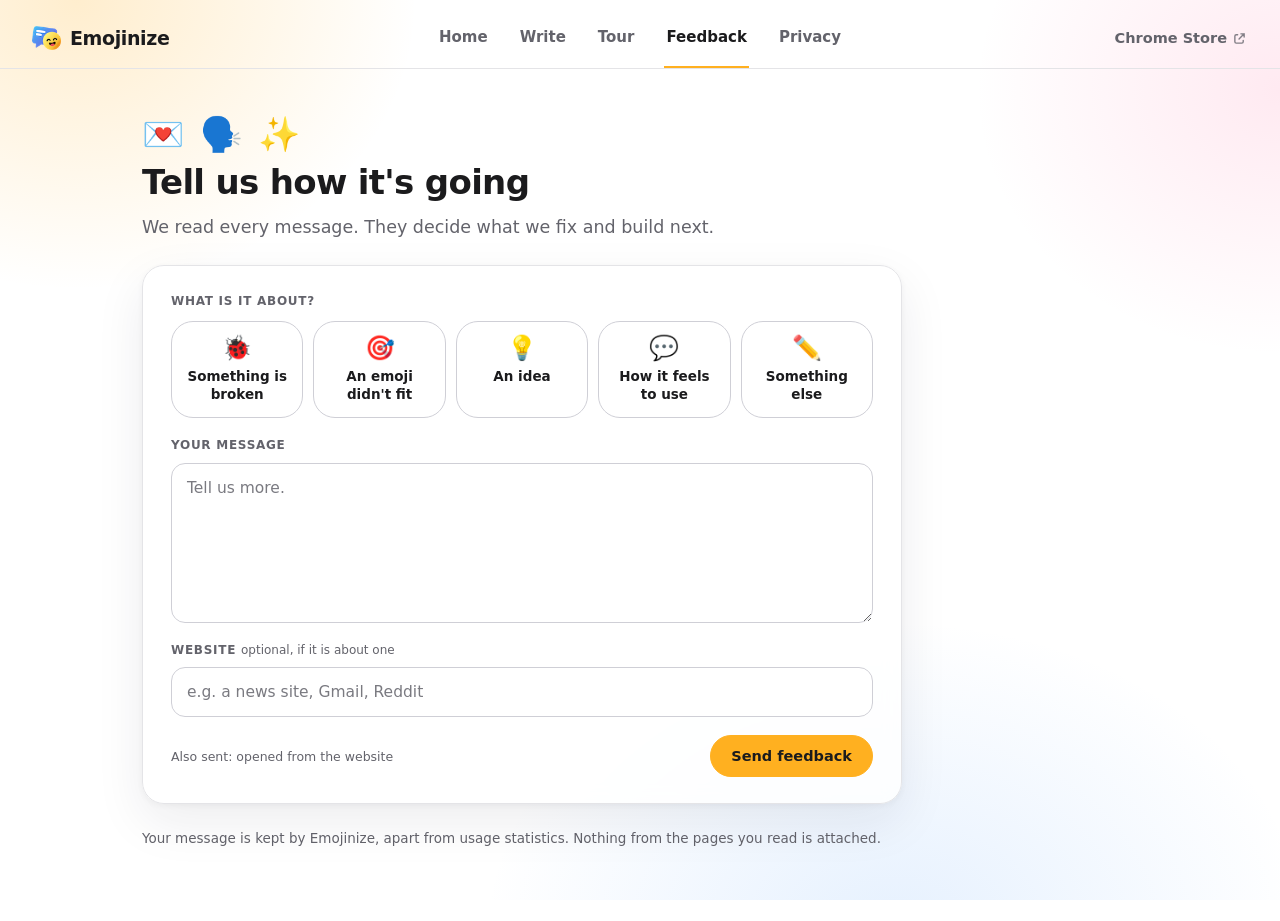
==== feedback/index.html @ 8ad51445 "emojinize.com: Home, Write, Tour, Feedback and Privacy Static pages in the extension's own colours, " ====
<!doctype html>
<html lang="en">
<head>
  <meta charset="utf-8">
  <meta name="viewport" content="width=device-width, initial-scale=1, viewport-fit=cover">
  <title>Feedback · Emojinize</title>
  <meta name="description" content="Tell us how Emojinize is working for you. We read every message.">
  <link rel="canonical" href="https://emojinize.com/feedback/">
  <meta property="og:type" content="website">
  <meta property="og:site_name" content="Emojinize">
  <meta property="og:title" content="Feedback · Emojinize">
  <meta property="og:description" content="Tell us how Emojinize is working for you. We read every message.">
  <meta property="og:url" content="https://emojinize.com/feedback/">
  <meta property="og:image" content="https://emojinize.com/assets/icons/store128.png">
  <meta name="twitter:card" content="summary">
  <meta name="theme-color" content="#ffffff" media="(prefers-color-scheme: light)">
  <meta name="theme-color" content="#19191b" media="(prefers-color-scheme: dark)">
  <link rel="icon" type="image/png" sizes="32x32" href="/assets/icons/icon32.png">
  <link rel="icon" type="image/png" sizes="16x16" href="/assets/icons/icon16.png">
  <link rel="apple-touch-icon" href="/assets/icons/store128.png">
  <link rel="stylesheet" href="/assets/site.css">
  <script>document.documentElement.classList.add("js");</script>
  <script src="/assets/config.js" defer></script>
  <script src="/assets/site.js" defer></script>
  <script src="/assets/feedback.js" defer></script>
</head>
<body>
  <header class="snav" data-emojinize="ui">
    <a class="slogo" href="/"><img src="/assets/icons/mark40.png" srcset="/assets/icons/mark60.png 2x, /assets/icons/mark90.png 3x" width="29" height="24" alt="">Emojinize</a>
    <nav class="links" aria-label="Site">
      <a href="/">Home</a>
      <a href="/write/">Write</a>
      <a href="/tour/">Tour</a>
      <a href="/feedback/" aria-current="page">Feedback</a>
      <a href="/privacy/">Privacy</a>
    </nav>
    <a class="storelink" href="https://chromewebstore.google.com/detail/cbofieekacidabdkojipfaokcahhbplm" data-store="nav">Chrome Store<svg width="13" height="13" viewBox="0 0 14 14" fill="none" stroke="currentColor" stroke-width="1.5" stroke-linecap="round" stroke-linejoin="round" aria-hidden="true"><path d="M5 3H3.5A1.5 1.5 0 0 0 2 4.5v6A1.5 1.5 0 0 0 3.5 12h6a1.5 1.5 0 0 0 1.5-1.5V9"/><path d="M8.5 2H12v3.5M12 2L6.5 7.5"/></svg></a>
  </header>

  <main class="pg pg-feedback" data-emojinize="ui">
    <div class="whead">
      <div class="deco" aria-hidden="true"><span>💌</span><span>🗣️</span><span>✨</span></div>
      <h1 class="disp sm" id="fb-title">Tell us how it's going</h1>
      <p class="lede" id="fb-lede">We read every message. They decide what we fix and build next.</p>
    </div>

    <form class="scard fcard" id="fb" novalidate>
      <fieldset>
        <legend class="label">What is it about?</legend>
        <div class="ftiles">
          <label class="tile"><input type="radio" name="topic" value="broken"><span class="e" aria-hidden="true">🐞</span>Something is broken</label>
          <label class="tile"><input type="radio" name="topic" value="quality"><span class="e" aria-hidden="true">🎯</span>An emoji didn't fit</label>
          <label class="tile"><input type="radio" name="topic" value="idea"><span class="e" aria-hidden="true">💡</span>An idea</label>
          <label class="tile"><input type="radio" name="topic" value="experience"><span class="e" aria-hidden="true">💬</span>How it feels to use</label>
          <label class="tile"><input type="radio" name="topic" value="other"><span class="e" aria-hidden="true">✏️</span>Something else</label>
        </div>
      </fieldset>
      <div class="fld">
        <label class="label" for="msg">Your message</label>
        <textarea class="field" id="msg" name="message" rows="5" maxlength="5000" placeholder="Tell us more."></textarea>
      </div>
      <div class="fld">
        <label class="label" for="website">Website <span class="optnote">optional, if it is about one</span></label>
        <input class="field" id="website" name="website" type="text" maxlength="200" autocomplete="off" placeholder="e.g. a news site, Gmail, Reddit">
      </div>
      <!-- People never see or reach this; a bot that fills it in is told
           its message went through, and nothing is kept. -->
      <div class="trap" aria-hidden="true">
        <label for="company">Company</label>
        <input id="company" name="company" type="text" tabindex="-1" autocomplete="off">
      </div>
      <div id="turnstile"></div>
      <div class="wrow">
        <span class="also" id="also">Also sent: opened from the website</span>
        <button class="sbtn primary" id="send" type="submit">Send feedback</button>
      </div>
      <p class="note" id="fb-status" role="status" aria-live="polite"></p>
    </form>

    <section class="scard thanks" id="thanks" hidden aria-labelledby="thanks-h">
      <div class="deco" aria-hidden="true"><span>🫶</span><span>💌</span><span>✨</span></div>
      <h2 class="disp sm" id="thanks-h" tabindex="-1">Thank you</h2>
      <p class="lede">Your message reached us. We read every one.</p>
      <a class="sbtn" href="/">Back to Home</a>
    </section>

    <!-- Until the feedback Worker is live (config.js FEEDBACK_ENDPOINT). -->
    <section class="scard thanks" id="fb-tally" hidden aria-labelledby="tally-h">
      <h2 class="label" id="tally-h">Our feedback form</h2>
      <p class="lede">Our own form opens here soon. Until then, the form we have used so far takes your message, with the same topics.</p>
      <a class="sbtn primary" id="fb-tally-link" href="https://tally.so/r/44gJXB?source=site&amp;env=prod">Open the feedback form</a>
    </section>

    <p class="note after" id="fb-after">Your message is kept by Emojinize, apart from usage statistics. Nothing from the pages you read is attached.</p>
  </main>
</body>
</html>
---- assets/site.css ----
/*
 * emojinize.com: one stylesheet for every page.
 *
 * The colours are the extension's own (popup.html, write.html, welcome.html in
 * emojinize-web-extension), so the site, the popup and the in-page card read
 * as one product. The look was chosen in the style explorer on 2026-11-03:
 * underlined tabs centred in the top bar, soft glows, solid amber main button,
 * round corners, system headings, the tour's floating emoji trio, samples
 * On top, no footer.
 */

:root {
  color-scheme: light dark;
  --bg: #ffffff;
  --fg: #1b1b1d;
  --muted: #63636b;
  --border: #e4e4e7;
  --edge: #cfcfd6;
  --sunken: #f2f2f4;
  --card: rgba(255, 255, 255, 0.8);
  --accent: #ffb020;
  /* Text on the amber: always ink, in both themes, like the tour's Next. */
  --accent-ink: #1b1b1d;
  --tint: #fff1cf;
  --tint-edge: #efc45e;
  --focus: #a86500;
  --ok: #2ea043;
  --bad: #d1242f;
  --warn: #d99b1c;
  --line: #8e8e96;
  --seg-on: #ffffff;
  /* content.css's toggle highlight. */
  --hl: rgba(255, 176, 64, 0.22);
  --hl-hover: rgba(255, 176, 64, 0.42);
  --sel: rgba(96, 165, 250, 0.3);
  --glow-amber: rgba(255, 176, 32, 0.22);
  --glow-pink: rgba(255, 122, 168, 0.16);
  --glow-sky: rgba(96, 165, 250, 0.16);
  --shadow: 0 18px 50px rgba(30, 30, 50, 0.08), 0 2px 8px rgba(30, 30, 50, 0.05);

  --body: system-ui, -apple-system, "Segoe UI", Roboto, sans-serif;
  --emoji: "Apple Color Emoji", "Segoe UI Emoji", "Noto Color Emoji", sans-serif;
  --dw: 650;
  --dls: -0.02em;

  --r-btn: 999px;
  --r-card: 22px;
  --r-field: 14px;
}

@media (prefers-color-scheme: dark) {
  :root {
    --bg: #19191b;
    --fg: #f1f1f2;
    --muted: #a1a1a8;
    --border: #3a3a40;
    --edge: #4b4b53;
    --sunken: #2c2c31;
    --card: rgba(33, 33, 36, 0.8);
    --tint: #3b2f12;
    --tint-edge: #8a6a1e;
    --focus: #ffb020;
    --ok: #3fb950;
    --bad: #ff6b6b;
    --line: #75757d;
    --seg-on: #3a3a40;
    --hl: rgba(255, 176, 64, 0.2);
    --hl-hover: rgba(255, 176, 64, 0.38);
    --sel: rgba(96, 165, 250, 0.32);
    --glow-amber: rgba(255, 176, 32, 0.14);
    --glow-pink: rgba(255, 122, 168, 0.1);
    --glow-sky: rgba(96, 165, 250, 0.12);
    --shadow: 0 18px 50px rgba(0, 0, 0, 0.45), 0 2px 8px rgba(0, 0, 0, 0.3);
  }
}

* {
  box-sizing: border-box;
}

html {
  min-height: 100%;
  -webkit-text-size-adjust: 100%;
}

body {
  min-height: 100vh;
  margin: 0;
  display: flex;
  flex-direction: column;
  color: var(--fg);
  font: 15px/1.55 var(--body);
  background:
    radial-gradient(38% 46% at 6% 0%, var(--glow-amber), transparent 70%),
    radial-gradient(34% 42% at 100% 10%, var(--glow-pink), transparent 70%),
    radial-gradient(46% 50% at 70% 104%, var(--glow-sky), transparent 70%),
    var(--bg);
  background-attachment: fixed;
}

img {
  max-width: 100%;
}

a {
  color: inherit;
}

button,
input,
textarea,
select {
  font: inherit;
  color: inherit;
}

:focus-visible {
  outline: 2px solid var(--focus);
  outline-offset: 2px;
}

[hidden] {
  display: none !important;
}

/* The feedback form's field for bots: out of sight, out of the tab order. */
.trap {
  position: absolute;
  left: -10000px;
  width: 1px;
  height: 1px;
  overflow: hidden;
}

.sr-only {
  position: absolute;
  width: 1px;
  height: 1px;
  padding: 0;
  margin: -1px;
  overflow: hidden;
  clip: rect(0, 0, 0, 0);
  white-space: nowrap;
  border: 0;
}

kbd {
  font: 600 12px/1 var(--body);
  padding: 3px 6px;
  border: 1px solid var(--edge);
  border-bottom-width: 2px;
  border-radius: 6px;
  background: var(--bg);
}

/* ---------- top bar: logo left, tabs centred, store link right ---------- */

.snav {
  display: grid;
  grid-template-columns: minmax(0, 1fr) auto minmax(0, 1fr);
  /* Bottom-aligned, so the open tab's underline lands on the bar's border;
     the bottom paddings below put all three on one centre line. */
  align-items: end;
  gap: 16px;
  padding: 16px max(32px, env(safe-area-inset-right, 0px)) 0 max(32px, env(safe-area-inset-left, 0px));
  border-bottom: 1px solid var(--border);
}

.slogo {
  justify-self: start;
  display: inline-flex;
  align-items: center;
  gap: 9px;
  padding-bottom: 18px;
  font: var(--dw) 19px/1 var(--body);
  letter-spacing: var(--dls);
  text-decoration: none;
  color: var(--fg);
}

.slogo img {
  display: block;
}

.links {
  justify-self: center;
  display: flex;
  justify-content: center;
  min-width: 0;
}

/* The tab's underline sits on the bar's bottom border. */
.links a {
  margin: 0 14px;
  padding: 10px 2px 19px;
  color: var(--muted);
  font-weight: 550;
  font-size: 15px;
  text-decoration: none;
  white-space: nowrap;
  box-shadow: inset 0 -2px 0 transparent;
}

.links a:hover,
.links a[aria-current="page"] {
  color: var(--fg);
}

.links a[aria-current="page"] {
  box-shadow: inset 0 -2px 0 var(--accent);
}

.storelink {
  justify-self: end;
  display: inline-flex;
  align-items: center;
  gap: 6px;
  padding: 8px 2px 19px;
  color: var(--muted);
  font-weight: 550;
  font-size: 14.5px;
  text-decoration: none;
  white-space: nowrap;
}

.storelink:hover {
  color: var(--fg);
}

.storelink svg {
  flex: none;
  opacity: 0.8;
}

/* ---------- page shell ---------- */

.pg {
  flex: 1;
  width: 100%;
  max-width: 1060px;
  margin: 0 auto;
  padding-block: 48px 72px;
  padding-left: max(32px, env(safe-area-inset-left, 0px));
  padding-right: max(32px, env(safe-area-inset-right, 0px));
  display: flex;
  flex-direction: column;
  gap: 24px;
}

.scard {
  padding: 26px 28px;
  border: 1px solid var(--border);
  border-radius: var(--r-card);
  background: var(--card);
  box-shadow: var(--shadow);
  backdrop-filter: blur(8px);
  -webkit-backdrop-filter: blur(8px);
}

.disp {
  margin: 0;
  font: var(--dw) 46px/1.08 var(--body);
  letter-spacing: var(--dls);
  text-wrap: balance;
}

.disp.sm {
  font-size: 34px;
  line-height: 1.15;
}

.lede {
  margin: 0;
  max-width: 58ch;
  color: var(--muted);
  font-size: 17.5px;
  line-height: 1.55;
  text-wrap: pretty;
}

.cap {
  margin: 0;
  color: var(--muted);
  font-size: 13px;
}

.note {
  margin: 0;
  color: var(--muted);
  font-size: 13.5px;
  text-wrap: pretty;
}

.note.bad {
  color: var(--bad);
}

.note:empty,
#turnstile:empty {
  display: none;
}

.label {
  margin: 0;
  color: var(--muted);
  font-size: 12px;
  font-weight: 650;
  letter-spacing: 0.06em;
  text-transform: uppercase;
}

.optnote {
  font-weight: 450;
  letter-spacing: 0;
  text-transform: none;
}

.ctl {
  font-weight: 650;
  color: var(--fg);
}

.inl {
  padding: 0;
  border: 0;
  background: none;
  cursor: pointer;
  text-decoration: underline;
  text-decoration-color: var(--tint-edge);
  text-decoration-thickness: 2px;
  text-underline-offset: 3px;
}

.whead {
  display: flex;
  flex-direction: column;
  gap: 12px;
  max-width: 680px;
}

/* The tour's three emoji, each bobbing on its own beat. */
.deco {
  display: flex;
  gap: 16px;
  font: 34px/1 var(--emoji);
  user-select: none;
}

.deco span {
  --lean: -4deg;
  --lift: -6px;
  display: inline-block;
  animation: float 5s ease-in-out infinite;
}

.deco span:nth-child(2) {
  --lean: 3deg;
  --lift: -8px;
  animation-duration: 5.8s;
  animation-delay: -1.6s;
}

.deco span:nth-child(3) {
  --lean: -2deg;
  --lift: -5px;
  animation-duration: 4.6s;
  animation-delay: -3.1s;
}

@keyframes float {
  50% {
    transform: translateY(var(--lift)) rotate(var(--lean));
  }
}

/* ---------- buttons ---------- */

.sbtn {
  display: inline-flex;
  align-items: center;
  justify-content: center;
  gap: 8px;
  min-height: 42px;
  padding: 0 20px;
  border: 1px solid var(--edge);
  border-radius: var(--r-btn);
  background: var(--bg);
  color: var(--fg);
  font-weight: 600;
  font-size: 14.5px;
  line-height: 1;
  text-decoration: none;
  white-space: nowrap;
  cursor: pointer;
  transition: background-color 0.12s ease, border-color 0.12s ease, transform 0.06s ease, filter 0.12s ease;
}

.sbtn:hover:not(:disabled):not([aria-disabled="true"]) {
  background: var(--sunken);
}

.sbtn:active:not(:disabled):not([aria-disabled="true"]) {
  transform: translateY(0.5px);
}

.sbtn:disabled,
.sbtn[aria-disabled="true"] {
  opacity: 0.55;
  cursor: default;
}

.sbtn.lg {
  min-height: 52px;
  padding: 0 26px;
  font-size: 16px;
}

.sbtn.sm {
  min-height: 34px;
  padding: 0 14px;
  font-size: 13px;
}

.sbtn.ghost {
  background: transparent;
}

.sbtn.link {
  padding-inline: 8px;
  border-color: transparent;
  background: transparent;
}

.sbtn.link:hover:not(:disabled) {
  background: transparent;
  text-decoration: underline;
  text-underline-offset: 4px;
}

.sbtn.primary {
  border-color: var(--accent);
  background: var(--accent);
  color: var(--accent-ink);
}

.sbtn.primary:hover:not(:disabled):not([aria-disabled="true"]) {
  background: var(--accent);
  filter: brightness(1.06);
}

.seg {
  display: inline-flex;
  gap: 2px;
  padding: 2px;
  border-radius: var(--r-btn);
  background: var(--sunken);
}

.seg button {
  padding: 7px 12px;
  border: 0;
  border-radius: var(--r-btn);
  background: none;
  color: var(--muted);
  font-weight: 550;
  font-size: 12.5px;
  line-height: 1;
  cursor: pointer;
}

.seg button[aria-checked="true"] {
  background: var(--seg-on);
  color: var(--fg);
  box-shadow: 0 1px 2px rgba(0, 0, 0, 0.14);
}

/* ---------- annotated text: On top and Toggle, as content.css draws them ---------- */

.an {
  margin: 0;
  overflow-wrap: break-word;
}

.an .w {
  position: relative;
  display: inline-block;
  line-height: 1.3;
  white-space: nowrap;
}

.an .g {
  position: absolute;
  left: 50%;
  font-family: var(--emoji);
  font-style: normal;
  font-weight: 400;
  letter-spacing: 0;
  line-height: 1;
  white-space: nowrap;
  pointer-events: none;
}

.an[data-mode="ontop"] {
  line-height: 2.4;
}

.an[data-mode="ontop"] .g {
  bottom: 100%;
  font-size: 0.78em;
  transform: translate(-50%, 0);
}

/* Emojis land one after another when the page has JavaScript to run the
   landing; without it they are simply there. */
.js .an[data-mode="ontop"] .g {
  opacity: 0;
  transform: translate(-50%, 0.45em) scale(0.45);
  transition: opacity 0.3s ease, transform 0.5s cubic-bezier(0.2, 1.5, 0.35, 1);
  transition-delay: calc(min(var(--i, 0), 16) * 60ms);
}

.js .an[data-mode="ontop"].on .g,
.js .an[data-mode="ontop"] .w.got .g {
  opacity: 1;
  transform: translate(-50%, 0) scale(1);
}

.an[data-mode="toggle"] {
  line-height: 1.8;
}

.an[data-mode="toggle"] .w {
  border-radius: 4px;
  background: var(--hl);
  box-shadow: 0 0 0 2px var(--hl);
  cursor: pointer;
}

.js .an[data-mode="toggle"] .w {
  background: transparent;
  box-shadow: 0 0 0 2px transparent;
  transition: background-color 0.3s ease, box-shadow 0.3s ease;
  transition-delay: calc(min(var(--i, 0), 16) * 60ms);
}

.js .an[data-mode="toggle"].on .w,
.js .an[data-mode="toggle"] .w.got {
  background: var(--hl);
  box-shadow: 0 0 0 2px var(--hl);
}

.an[data-mode="toggle"] .w:hover {
  background: var(--hl-hover) !important;
  box-shadow: 0 0 0 2px var(--hl-hover) !important;
  transition-delay: 0s;
}

.an[data-mode="toggle"] .g {
  top: 50%;
  font-size: 1em;
  opacity: 0;
  transform: translate(-50%, -50%);
}

.an[data-mode="toggle"] .w:hover .g,
.an[data-mode="toggle"] .w.show .g {
  opacity: 1;
}

.an[data-mode="toggle"] .w:hover .t,
.an[data-mode="toggle"] .w.show .t {
  color: transparent;
}

/* ---------- home ---------- */

.pg-home {
  justify-content: center;
}

.hero {
  display: grid;
  grid-template-columns: minmax(0, 1.05fr) minmax(0, 1fr);
  gap: 44px;
  align-items: center;
}

.copy {
  display: flex;
  flex-direction: column;
  gap: 18px;
  min-width: 0;
}

.act {
  display: flex;
  flex-direction: column;
  gap: 12px;
}

.cta {
  display: flex;
  flex-wrap: wrap;
  align-items: center;
  gap: 10px;
}

.inst-big {
  display: inline-flex;
  align-items: center;
  gap: 8px;
  min-height: 52px;
  padding: 0 20px;
  border-radius: var(--r-btn);
  background: var(--sunken);
  font-weight: 600;
}

.inst-big svg {
  flex: none;
  color: var(--ok);
}

.demo {
  display: flex;
  flex-direction: column;
  gap: 14px;
  min-width: 0;
}

.demo-head {
  display: flex;
  flex-wrap: wrap;
  align-items: center;
  gap: 10px;
}

.demo-head .label {
  margin-right: auto;
}

.demo-body {
  display: flex;
  flex-direction: column;
  gap: 10px;
}

.demo-body p.an {
  font-size: 16.5px;
}

.story-t {
  font: var(--dw) 23px/1.2 var(--body);
  letter-spacing: var(--dls);
}

/* ---------- write ---------- */

.wcard {
  display: flex;
  flex-direction: column;
  gap: 14px;
  max-width: 820px;
}

.rhead {
  display: flex;
  flex-wrap: wrap;
  align-items: center;
  gap: 10px;
  min-height: 34px;
}

.copies {
  display: flex;
  flex-wrap: wrap;
  gap: 8px;
  margin-left: auto;
}

.copies svg {
  flex: none;
}

.field {
  width: 100%;
  padding: 12px 15px;
  border: 1px solid var(--edge);
  border-radius: var(--r-field);
  background: var(--bg);
  color: var(--fg);
  font: 15.5px/1.55 var(--body);
}

.field::placeholder {
  color: var(--muted);
  opacity: 0.85;
}

textarea.field {
  min-height: 160px;
  resize: vertical;
}

.result {
  min-height: 160px;
  padding: 4px 2px;
  font-size: 17.5px;
  white-space: pre-wrap;
}

.wrow {
  display: flex;
  flex-wrap: wrap;
  align-items: center;
  gap: 10px 12px;
}

.count {
  margin-right: auto;
  color: var(--muted);
  font-size: 13px;
  font-variant-numeric: tabular-nums;
}

.count.over {
  color: var(--bad);
}

/* ---------- tour ---------- */

.banner {
  display: flex;
  flex-wrap: wrap;
  align-items: center;
  gap: 12px 14px;
  padding: 14px 18px;
  border: 1px solid var(--tint-edge);
  border-radius: var(--r-card);
  background: var(--tint);
}

.banner .e {
  font: 26px/1 var(--emoji);
}

.banner div {
  flex: 1;
  min-width: 200px;
}

.ttop {
  display: flex;
  align-items: center;
  justify-content: space-between;
  color: var(--muted);
  font-size: 13.5px;
}

.trail {
  display: grid;
  grid-template-columns: 230px minmax(0, 1fr);
  gap: 28px;
  align-items: start;
}

.tmain {
  display: flex;
  flex-direction: column;
  gap: 20px;
  min-width: 0;
}

.rail {
  display: flex;
  flex-direction: column;
  gap: 4px;
  margin: 0;
  padding: 0;
  list-style: none;
}

.rail button {
  display: flex;
  align-items: center;
  gap: 10px;
  width: 100%;
  padding: 8px 10px;
  border: 0;
  border-radius: var(--r-field);
  background: none;
  color: var(--muted);
  font-weight: 550;
  font-size: 14px;
  line-height: 1.3;
  text-align: left;
  cursor: pointer;
}

.rail button:hover {
  color: var(--fg);
}

.rail button[aria-current="step"] {
  background: var(--sunken);
  color: var(--fg);
}

.rail .n {
  display: grid;
  place-items: center;
  flex: none;
  width: 24px;
  height: 24px;
  border: 1px solid var(--edge);
  border-radius: 50%;
  font-size: 12px;
  font-variant-numeric: tabular-nums;
}

.rail .done .n {
  border-color: var(--accent);
  background: var(--accent);
  color: var(--accent-ink);
}

.tcard {
  display: flex;
  flex-direction: column;
  min-height: 380px;
}

.step-c {
  display: flex;
  flex-direction: column;
  align-items: flex-start;
  gap: 16px;
}

.step-c h1:focus {
  outline: none;
}

.choice {
  display: flex;
  flex-direction: column;
  gap: 10px;
  width: 100%;
}

.tiles {
  display: grid;
  grid-template-columns: repeat(2, minmax(0, 1fr));
  gap: 12px;
  width: 100%;
  max-width: 520px;
}

.tile {
  position: relative;
  display: flex;
  flex-direction: column;
  align-items: center;
  gap: 8px;
  padding: 18px 12px;
  border: 1px solid var(--edge);
  border-radius: var(--r-card);
  background: var(--bg);
  font-weight: 600;
  font-size: 14.5px;
  line-height: 1.3;
  text-align: center;
  cursor: pointer;
}

.tile:hover {
  background: var(--sunken);
}

.tile .e {
  font: 30px/1 var(--emoji);
}

.tile[aria-checked="true"],
.tile:has(input:checked) {
  border-color: var(--tint-edge);
  background: var(--tint);
}

.tile input {
  position: absolute;
  width: 1px;
  height: 1px;
  opacity: 0;
  pointer-events: none;
}

.tile:has(input:focus-visible) {
  outline: 2px solid var(--focus);
  outline-offset: 2px;
}

.howlist {
  display: flex;
  flex-direction: column;
  gap: 8px;
  margin: 0;
  padding-left: 22px;
}

.howlist img {
  vertical-align: -3px;
}

.story {
  display: flex;
  flex-direction: column;
  gap: 8px;
  width: 100%;
  padding: 18px 20px;
  border: 1px solid var(--border);
  border-radius: var(--r-field);
  background: var(--bg);
}

.story p {
  margin: 0;
}

.story p.an {
  font-size: 15.5px;
}

.sel {
  border-radius: 2px;
  background: var(--sel);
  color: inherit;
}

.popcard {
  width: 100%;
  max-width: 480px;
  padding: 14px 16px;
  border: 1px solid var(--border);
  border-radius: var(--r-card);
  background: var(--bg);
  box-shadow: var(--shadow);
}

.popcard .ph {
  display: flex;
  align-items: center;
  gap: 7px;
  margin-bottom: 2px;
  font-weight: 650;
  font-size: 13px;
}

.keys {
  display: flex;
  flex-direction: column;
  gap: 10px;
}

.keys div {
  display: flex;
  align-items: center;
  gap: 14px;
}

.keys .combo {
  display: inline-flex;
  gap: 4px;
  min-width: 150px;
}

.tnav {
  display: flex;
  align-items: center;
  justify-content: space-between;
  gap: 12px;
}

.dots {
  display: flex;
  align-items: center;
  gap: 7px;
}

.dots i {
  width: 7px;
  height: 7px;
  border-radius: 4px;
  background: var(--edge);
  transition: width 0.2s ease;
}

.dots i.cur {
  width: 20px;
  background: var(--accent);
}

/* ---------- feedback ---------- */

.pg-feedback .scard,
.pg-feedback .whead,
.pg-feedback .after {
  width: 100%;
  max-width: 760px;
}

.fcard {
  display: flex;
  flex-direction: column;
  gap: 18px;
}

.fcard fieldset {
  min-width: 0;
  margin: 0;
  padding: 0;
  border: 0;
}

.fcard legend {
  margin-bottom: 10px;
  padding: 0;
}

.fld {
  display: flex;
  flex-direction: column;
  gap: 8px;
}

.ftiles {
  display: grid;
  grid-template-columns: repeat(auto-fill, minmax(128px, 1fr));
  gap: 10px;
}

.ftiles .tile {
  padding: 14px 10px;
  font-size: 13.5px;
}

.ftiles .tile .e {
  font-size: 24px;
}

.also {
  margin-right: auto;
  color: var(--muted);
  font-size: 12.5px;
}

.thanks {
  display: flex;
  flex-direction: column;
  align-items: flex-start;
  gap: 12px;
}

/* ---------- privacy ---------- */

.pg-privacy .whead,
.policy {
  width: 100%;
  max-width: 760px;
}

.policy {
  display: flex;
  flex-direction: column;
  gap: 26px;
}

.policy section > :last-child {
  margin-bottom: 0;
}

.policy h2 {
  margin: 0 0 8px;
  font: var(--dw) 21px/1.25 var(--body);
  letter-spacing: var(--dls);
}

.policy p {
  margin: 0 0 10px;
  text-wrap: pretty;
}

.policy ul {
  display: flex;
  flex-direction: column;
  gap: 4px;
  margin: 4px 0 12px;
  padding-left: 20px;
}

.mail {
  font-weight: 600;
  user-select: all;
}

/* ---------- what the extension draws here (Write and Tour with it installed) ----------
   The extension runs the writer and the tour on this site itself
   (emojinize-web-extension write.js and welcome.js) and builds their markup;
   these are the classes it uses, in this site's look. */

.chip {
  display: inline-flex;
  align-items: center;
  gap: 7px;
  width: fit-content;
  padding: 5px 13px 5px 10px;
  border-radius: 999px;
  background: var(--sunken);
  color: var(--muted);
  font-size: 13px;
}

.chip i {
  flex: none;
  width: 8px;
  height: 8px;
  border-radius: 50%;
  background: var(--line);
}

.chip[data-state="waking"] i {
  background: var(--warn);
  animation: pulse 1.2s ease-in-out infinite;
}

.chip[data-state="down"] i {
  background: var(--bad);
}

.chip[data-ok="true"] {
  color: var(--fg);
}

.chip[data-ok="true"] i {
  background: var(--ok);
}

@keyframes pulse {
  50% {
    opacity: 0.35;
  }
}

.caps {
  display: inline-flex;
  align-items: baseline;
  gap: 3px;
  vertical-align: baseline;
}

.caps .plus {
  color: var(--muted);
  font-size: 11px;
}

#keys {
  color: var(--muted);
  font-size: 12.5px;
}

.count[data-full="true"] {
  color: var(--fg);
  font-weight: 600;
}

.pager {
  display: flex;
  align-items: center;
  justify-content: center;
  gap: 14px;
  color: var(--muted);
  font-size: 13px;
  font-variant-numeric: tabular-nums;
}

#back[data-gone="true"] {
  visibility: hidden;
}

.dots i[data-on="true"] {
  width: 20px;
  background: var(--accent);
}

.dots i[data-done="true"] {
  background: var(--line);
}

/* The tour's step, as welcome.js builds it: on the page, not in a card, its
   own cards inside. */
html[data-emojinize-tour="host"] #step {
  display: flex;
  flex-direction: column;
  justify-content: center;
  gap: 22px;
  min-height: 420px;
  padding: 0;
  border: 0;
  background: none;
  box-shadow: none;
  backdrop-filter: none;
  -webkit-backdrop-filter: none;
}

.pg-tour #step .copy {
  display: flex;
  flex-direction: column;
  gap: 12px;
}

.pg-tour #step .copy h1 {
  margin: 0;
  font: var(--dw) 34px/1.15 var(--body);
  letter-spacing: var(--dls);
  text-wrap: balance;
}

.pg-tour #step .copy h1:focus {
  outline: none;
}

.pg-tour #step .copy p {
  margin: 0;
  max-width: 62ch;
  color: var(--muted);
  font-size: 17px;
  text-wrap: pretty;
}

.pg-tour #step .card {
  padding: 22px 26px;
  border: 1px solid var(--border);
  border-radius: var(--r-card);
  background: var(--card);
  box-shadow: var(--shadow);
  backdrop-filter: blur(8px);
  -webkit-backdrop-filter: blur(8px);
}

.pg-tour #step .note {
  font-size: 14.5px;
}

.pg-tour #step .note strong,
.pg-tour #step .note a {
  color: var(--fg);
  font-weight: 600;
}

.pg-tour #step .row {
  display: flex;
  flex-wrap: wrap;
  align-items: center;
  gap: 12px;
}

/* A control in the Emojinize menu, named in the copy, drawn like one. */
.pg-tour #step .ctl {
  display: inline-block;
  padding: 0 7px;
  border: 1px solid var(--border);
  border-radius: 7px;
  background: var(--card);
  color: var(--fg);
  font-size: 0.92em;
  font-weight: 600;
  line-height: 1.45;
  white-space: nowrap;
}

/* A toolbar icon, drawn inline where the copy names it. */
.pg-tour #step .ico {
  display: inline-block;
  overflow: hidden;
  width: 24px;
  height: 22px;
  margin: 0 1px;
  border: 1px solid var(--border);
  border-radius: 6px;
  background: var(--card);
  color: var(--fg);
  line-height: 20px;
  text-align: center;
  vertical-align: -6px;
}

.pg-tour #step .ico svg,
.pg-tour #step .ico img {
  display: inline-block;
  vertical-align: middle;
}

.pg-tour #step .link {
  padding: 2px;
  border: 0;
  background: none;
  color: var(--fg);
  font-size: inherit;
  text-decoration: underline;
  text-decoration-color: var(--tint-edge);
  text-decoration-thickness: 2px;
  text-underline-offset: 3px;
  cursor: pointer;
}

.pg-tour #step .btn {
  min-height: 40px;
  padding: 0 20px;
  border: 1px solid var(--edge);
  border-radius: var(--r-btn);
  background: var(--bg);
  color: var(--fg);
  font-weight: 600;
  font-size: 14.5px;
  cursor: pointer;
}

.pg-tour #step .btn:hover {
  background: var(--sunken);
}

/* The Automatic choice: two tiles, the chosen one amber with a tick. */
.pg-tour #step .choice {
  display: flex;
  flex-direction: column;
  gap: 12px;
}

.pg-tour #step .choice .lead {
  align-self: center;
  font-size: 19px;
  font-weight: 600;
  text-align: center;
}

.pg-tour #step .choice .note {
  text-align: center;
}

.pg-tour #step .seg {
  display: grid;
  grid-template-columns: repeat(auto-fit, minmax(220px, 1fr));
  gap: 12px;
  padding: 0;
  border-radius: 0;
  background: none;
}

.pg-tour #step .seg button.option {
  position: relative;
  display: flex;
  flex-direction: column;
  align-items: center;
  gap: 8px;
  padding: 18px 18px 16px;
  border: 1px solid var(--border);
  border-radius: var(--r-card);
  background: var(--card);
  box-shadow: none;
  color: var(--fg);
  font-size: 15px;
  line-height: 1.4;
  cursor: pointer;
  transition: border-color 0.2s, background-color 0.2s, box-shadow 0.2s;
}

.pg-tour #step .option:hover {
  border-color: var(--line);
}

.pg-tour #step .option .emoji {
  font: 34px/1 var(--emoji);
}

.pg-tour #step .option .text {
  max-width: 100%;
  font-size: 17px;
  font-weight: 600;
  text-align: center;
}

.pg-tour #step .option .tick {
  position: absolute;
  top: 14px;
  right: 14px;
  width: 22px;
  height: 22px;
  border: 1.5px solid var(--line);
  border-radius: 50%;
}

.pg-tour #step .seg button.option[aria-checked="true"] {
  border-color: var(--accent);
  background: var(--tint);
  box-shadow: 0 0 0 3px var(--glow-amber);
}

.pg-tour #step .option[aria-checked="true"] .tick {
  border-color: var(--accent);
  background: var(--accent)
    url("data:image/svg+xml,%3Csvg xmlns='http://www.w3.org/2000/svg' viewBox='0 0 24 24' fill='none' stroke='%231b1b1d' stroke-width='3' stroke-linecap='round' stroke-linejoin='round'%3E%3Cpath d='M5 12.5l4.5 4.5L19 7.5'/%3E%3C/svg%3E")
    center / 13px no-repeat;
}

/* The sample story, in the serif the tour sets it in. */
.pg-tour #step .story {
  display: block;
}

.pg-tour #step .story h2 {
  margin: 0 0 10px;
  font: 600 24px/1.3 Georgia, "Times New Roman", serif;
}

.pg-tour #step .story p,
.pg-tour #step .hero-sample {
  margin: 0;
  font: 18px/1.65 Georgia, "Times New Roman", serif;
}

.pg-tour #step .story p + p {
  margin-top: 12px;
}

.pg-tour #step .story ::selection,
.pg-tour #step .hero-sample ::selection {
  background: rgba(96, 165, 250, 0.35);
}

.pg-tour #step .steps {
  display: flex;
  flex-direction: column;
  gap: 12px;
  margin: 0;
  padding: 0;
  list-style: none;
  counter-reset: s;
}

.pg-tour #step .steps li {
  display: flex;
  align-items: center;
  gap: 12px;
}

.pg-tour #step .steps li::before {
  content: counter(s);
  counter-increment: s;
  display: grid;
  flex: none;
  place-items: center;
  width: 26px;
  height: 26px;
  border-radius: 50%;
  background: var(--sunken);
  font-size: 13px;
  font-weight: 600;
}

.pg-tour #step .keys {
  display: flex;
  flex-direction: column;
  gap: 10px;
}

.pg-tour #step .key {
  display: flex;
  align-items: center;
  justify-content: space-between;
  gap: 16px;
  padding: 14px 18px;
}

.pg-tour #step kbd {
  min-width: 26px;
  padding: 2px 8px;
  font: 600 13px/1.35 var(--body);
  text-align: center;
  background: var(--sunken);
}

/* ---------- narrow screens ---------- */

@media (max-width: 760px) {
  .snav {
    grid-template-columns: minmax(0, 1fr) auto;
    align-items: center;
    row-gap: 4px;
    padding-top: 12px;
    padding-left: max(16px, env(safe-area-inset-left, 0px));
    padding-right: max(16px, env(safe-area-inset-right, 0px));
  }

  .slogo,
  .storelink {
    padding-block: 6px;
  }

  .links {
    grid-column: 1 / -1;
    grid-row: 2;
    align-self: end;
    justify-self: stretch;
    justify-content: safe center;
    overflow-x: auto;
    scrollbar-width: none;
  }

  .links a {
    margin: 0 9px;
    padding: 8px 2px 12px;
    font-size: 14.5px;
  }

  .pg {
    padding-block: 28px 48px;
    padding-left: max(16px, env(safe-area-inset-left, 0px));
    padding-right: max(16px, env(safe-area-inset-right, 0px));
    gap: 20px;
  }

  .hero,
  .trail {
    grid-template-columns: minmax(0, 1fr);
    gap: 28px;
  }

  .disp {
    font-size: 36px;
  }

  .disp.sm {
    font-size: 28px;
  }

  .lede {
    font-size: 16px;
  }

  .scard {
    padding: 18px;
  }

  .rail {
    flex-direction: row;
    overflow-x: auto;
  }

  .rail button {
    width: auto;
  }

  .rail .t {
    display: none;
  }

  .tcard {
    min-height: 0;
  }

  .copies {
    margin-left: 0;
  }
}

@media (prefers-reduced-motion: reduce) {
  .deco span {
    animation: none;
  }

  .js .an .g,
  .js .an .w,
  .dots i {
    transition: none !important;
  }
}
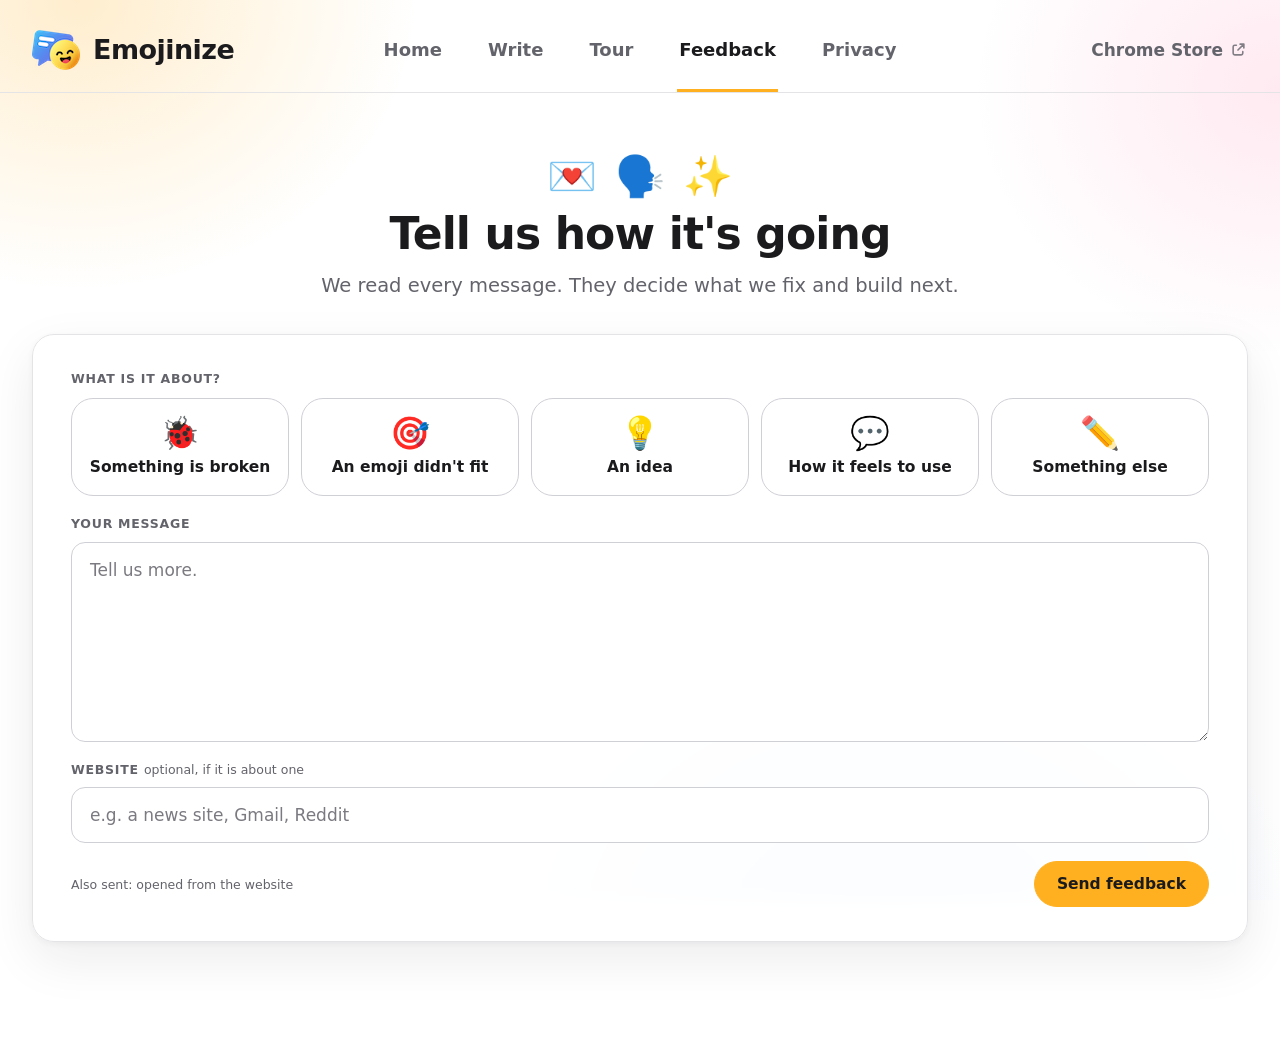
==== commit c9e976a6: "Wider layout, amber marks, and a tour preview that works From 1,100px wide, the layout chosen in the" ====
--- a/feedback/index.html
+++ b/feedback/index.html
@@ -26,7 +26,7 @@
 </head>
 <body>
   <header class="snav" data-emojinize="ui">
-    <a class="slogo" href="/"><img src="/assets/icons/mark40.png" srcset="/assets/icons/mark60.png 2x, /assets/icons/mark90.png 3x" width="29" height="24" alt="">Emojinize</a>
+    <a class="slogo" href="/"><img src="/assets/icons/mark40.png" srcset="/assets/icons/mark40.png 48w, /assets/icons/mark60.png 72w, /assets/icons/mark80.png 96w, /assets/icons/mark120.png 144w" sizes="(min-width: 1100px) 48px, 29px" width="29" height="24" alt="">Emojinize</a>
     <nav class="links" aria-label="Site">
       <a href="/">Home</a>
       <a href="/write/">Write</a>
@@ -90,8 +90,6 @@
       <p class="lede">Our own form opens here soon. Until then, the form we have used so far takes your message, with the same topics.</p>
       <a class="sbtn primary" id="fb-tally-link" href="https://tally.so/r/44gJXB?source=site&amp;env=prod">Open the feedback form</a>
     </section>
-
-    <p class="note after" id="fb-after">Your message is kept by Emojinize, apart from usage statistics. Nothing from the pages you read is attached.</p>
   </main>
 </body>
 </html>
--- a/assets/site.css
+++ b/assets/site.css
@@ -6,7 +6,9 @@
  * as one product. The look was chosen in the style explorer on 2026-11-03:
  * underlined tabs centred in the top bar, soft glows, solid amber main button,
  * round corners, system headings, the tour's floating emoji trio, samples
- * On top, no footer.
+ * On top, no footer. The layout for wide screens was chosen in the layout
+ * explorer the same day (see "wide screens" below); phones and windows under
+ * 1,100px keep the sizes before it.
  */
 
 :root {
@@ -331,11 +333,16 @@
   text-underline-offset: 3px;
 }
 
+/* A page's title, centred over what it holds (Write, Feedback, Privacy). */
 .whead {
   display: flex;
   flex-direction: column;
+  align-items: center;
   gap: 12px;
+  width: 100%;
   max-width: 680px;
+  margin-inline: auto;
+  text-align: center;
 }
 
 /* The tour's three emoji, each bobbing on its own beat. */
@@ -481,11 +488,39 @@
   overflow-wrap: break-word;
 }
 
+/* A phrase is an inline-block, so its row is placed from its own box: as an
+   inline, Chrome can start it at the end of the line above, and its row
+   lands off its words. site.js glue() keeps the comma after it on its line
+   (.nb), which an inline-block alone would let go to the next. */
+.an .nb {
+  white-space: nowrap;
+}
+
 .an .w {
+  --mark: var(--hl);
   position: relative;
   display: inline-block;
-  line-height: 1.3;
+  line-height: 1.2;
   white-space: nowrap;
+  /* Every marked word or phrase is tinted, in both modes, as content.css
+     tints it in the page: a background plus same-colour shadows 0.09em above
+     and below and only 0.03em to the sides, so a phrase reads as one and two
+     neighbouring spans stay apart. */
+  border-radius: 3px;
+  background: var(--mark);
+  box-shadow: 0 0.09em 0 0.03em var(--mark), 0 -0.09em 0 0.03em var(--mark);
+}
+
+/* With JavaScript, the tint arrives with the word's emoji. */
+.js .an .w {
+  --mark: transparent;
+  transition: background-color 0.3s ease, box-shadow 0.3s ease;
+  transition-delay: calc(min(var(--i, 0), 16) * 60ms);
+}
+
+.js .an.on .w,
+.js .an .w.got {
+  --mark: var(--hl);
 }
 
 .an .g {
@@ -504,10 +539,13 @@
   line-height: 2.4;
 }
 
+/* --fit: the size site.js fit() gives the rows of a line, so neighbours keep
+   apart; drawn smaller about the row's foot. */
 .an[data-mode="ontop"] .g {
-  bottom: 100%;
+  bottom: calc(100% + 0.04em);
   font-size: 0.78em;
-  transform: translate(-50%, 0);
+  transform: translate(-50%, 0) scale(var(--fit, 1));
+  transform-origin: 50% 100%;
 }
 
 /* Emojis land one after another when the page has JavaScript to run the
@@ -522,7 +560,7 @@
 .js .an[data-mode="ontop"].on .g,
 .js .an[data-mode="ontop"] .w.got .g {
   opacity: 1;
-  transform: translate(-50%, 0) scale(1);
+  transform: translate(-50%, 0) scale(var(--fit, 1));
 }
 
 .an[data-mode="toggle"] {
@@ -530,36 +568,21 @@
 }
 
 .an[data-mode="toggle"] .w {
-  border-radius: 4px;
-  background: var(--hl);
-  box-shadow: 0 0 0 2px var(--hl);
   cursor: pointer;
 }
 
-.js .an[data-mode="toggle"] .w {
-  background: transparent;
-  box-shadow: 0 0 0 2px transparent;
-  transition: background-color 0.3s ease, box-shadow 0.3s ease;
-  transition-delay: calc(min(var(--i, 0), 16) * 60ms);
-}
-
-.js .an[data-mode="toggle"].on .w,
-.js .an[data-mode="toggle"] .w.got {
-  background: var(--hl);
-  box-shadow: 0 0 0 2px var(--hl);
-}
-
 .an[data-mode="toggle"] .w:hover {
-  background: var(--hl-hover) !important;
-  box-shadow: 0 0 0 2px var(--hl-hover) !important;
+  --mark: var(--hl-hover) !important;
   transition-delay: 0s;
 }
 
+/* A glyph wider than its words is drawn smaller (--fit), so it covers them
+   and not their neighbours. */
 .an[data-mode="toggle"] .g {
   top: 50%;
   font-size: 1em;
   opacity: 0;
-  transform: translate(-50%, -50%);
+  transform: translate(-50%, -50%) scale(var(--fit, 1));
 }
 
 .an[data-mode="toggle"] .w:hover .g,
@@ -660,7 +683,9 @@
   display: flex;
   flex-direction: column;
   gap: 14px;
+  width: 100%;
   max-width: 820px;
+  margin-inline: auto;
 }
 
 .rhead {
@@ -747,14 +772,6 @@
 .banner div {
   flex: 1;
   min-width: 200px;
-}
-
-.ttop {
-  display: flex;
-  align-items: center;
-  justify-content: space-between;
-  color: var(--muted);
-  font-size: 13.5px;
 }
 
 .trail {
@@ -935,25 +952,11 @@
   border-radius: 2px;
   background: var(--sel);
   color: inherit;
-}
-
-.popcard {
-  width: 100%;
-  max-width: 480px;
-  padding: 14px 16px;
-  border: 1px solid var(--border);
-  border-radius: var(--r-card);
-  background: var(--bg);
-  box-shadow: var(--shadow);
-}
-
-.popcard .ph {
-  display: flex;
-  align-items: center;
-  gap: 7px;
-  margin-bottom: 2px;
-  font-weight: 650;
-  font-size: 13px;
+  transition: background-color 0.4s ease;
+}
+
+.sel.off {
+  background: transparent;
 }
 
 .keys {
@@ -1003,10 +1006,10 @@
 /* ---------- feedback ---------- */
 
 .pg-feedback .scard,
-.pg-feedback .whead,
-.pg-feedback .after {
+.pg-feedback .whead {
   width: 100%;
   max-width: 760px;
+  margin-inline: auto;
 }
 
 .fcard {
@@ -1067,6 +1070,7 @@
 .policy {
   width: 100%;
   max-width: 760px;
+  margin-inline: auto;
 }
 
 .policy {
@@ -1106,7 +1110,10 @@
 /* ---------- what the extension draws here (Write and Tour with it installed) ----------
    The extension runs the writer and the tour on this site itself
    (emojinize-web-extension write.js and welcome.js) and builds their markup;
-   these are the classes it uses, in this site's look. */
+   these are the classes it uses, in this site's look. The tour's rules start
+   html[data-emojinize-tour="host"]: the site's own preview builds into the
+   same #step with some of the same classes (.story, .seg, .keys), and must
+   not take the extension's serif story or its tiles. */
 
 .chip {
   display: inline-flex;
@@ -1212,24 +1219,24 @@
   -webkit-backdrop-filter: none;
 }
 
-.pg-tour #step .copy {
+html[data-emojinize-tour="host"] #step .copy {
   display: flex;
   flex-direction: column;
   gap: 12px;
 }
 
-.pg-tour #step .copy h1 {
+html[data-emojinize-tour="host"] #step .copy h1 {
   margin: 0;
   font: var(--dw) 34px/1.15 var(--body);
   letter-spacing: var(--dls);
   text-wrap: balance;
 }
 
-.pg-tour #step .copy h1:focus {
+html[data-emojinize-tour="host"] #step .copy h1:focus {
   outline: none;
 }
 
-.pg-tour #step .copy p {
+html[data-emojinize-tour="host"] #step .copy p {
   margin: 0;
   max-width: 62ch;
   color: var(--muted);
@@ -1237,7 +1244,7 @@
   text-wrap: pretty;
 }
 
-.pg-tour #step .card {
+html[data-emojinize-tour="host"] #step .card {
   padding: 22px 26px;
   border: 1px solid var(--border);
   border-radius: var(--r-card);
@@ -1247,17 +1254,17 @@
   -webkit-backdrop-filter: blur(8px);
 }
 
-.pg-tour #step .note {
+html[data-emojinize-tour="host"] #step .note {
   font-size: 14.5px;
 }
 
-.pg-tour #step .note strong,
-.pg-tour #step .note a {
+html[data-emojinize-tour="host"] #step .note strong,
+html[data-emojinize-tour="host"] #step .note a {
   color: var(--fg);
   font-weight: 600;
 }
 
-.pg-tour #step .row {
+html[data-emojinize-tour="host"] #step .row {
   display: flex;
   flex-wrap: wrap;
   align-items: center;
@@ -1265,7 +1272,7 @@
 }
 
 /* A control in the Emojinize menu, named in the copy, drawn like one. */
-.pg-tour #step .ctl {
+html[data-emojinize-tour="host"] #step .ctl {
   display: inline-block;
   padding: 0 7px;
   border: 1px solid var(--border);
@@ -1279,7 +1286,7 @@
 }
 
 /* A toolbar icon, drawn inline where the copy names it. */
-.pg-tour #step .ico {
+html[data-emojinize-tour="host"] #step .ico {
   display: inline-block;
   overflow: hidden;
   width: 24px;
@@ -1294,13 +1301,13 @@
   vertical-align: -6px;
 }
 
-.pg-tour #step .ico svg,
-.pg-tour #step .ico img {
+html[data-emojinize-tour="host"] #step .ico svg,
+html[data-emojinize-tour="host"] #step .ico img {
   display: inline-block;
   vertical-align: middle;
 }
 
-.pg-tour #step .link {
+html[data-emojinize-tour="host"] #step .link {
   padding: 2px;
   border: 0;
   background: none;
@@ -1313,7 +1320,7 @@
   cursor: pointer;
 }
 
-.pg-tour #step .btn {
+html[data-emojinize-tour="host"] #step .btn {
   min-height: 40px;
   padding: 0 20px;
   border: 1px solid var(--edge);
@@ -1325,29 +1332,29 @@
   cursor: pointer;
 }
 
-.pg-tour #step .btn:hover {
+html[data-emojinize-tour="host"] #step .btn:hover {
   background: var(--sunken);
 }
 
 /* The Automatic choice: two tiles, the chosen one amber with a tick. */
-.pg-tour #step .choice {
+html[data-emojinize-tour="host"] #step .choice {
   display: flex;
   flex-direction: column;
   gap: 12px;
 }
 
-.pg-tour #step .choice .lead {
+html[data-emojinize-tour="host"] #step .choice .lead {
   align-self: center;
   font-size: 19px;
   font-weight: 600;
   text-align: center;
 }
 
-.pg-tour #step .choice .note {
+html[data-emojinize-tour="host"] #step .choice .note {
   text-align: center;
 }
 
-.pg-tour #step .seg {
+html[data-emojinize-tour="host"] #step .seg {
   display: grid;
   grid-template-columns: repeat(auto-fit, minmax(220px, 1fr));
   gap: 12px;
@@ -1356,7 +1363,7 @@
   background: none;
 }
 
-.pg-tour #step .seg button.option {
+html[data-emojinize-tour="host"] #step .seg button.option {
   position: relative;
   display: flex;
   flex-direction: column;
@@ -1374,22 +1381,22 @@
   transition: border-color 0.2s, background-color 0.2s, box-shadow 0.2s;
 }
 
-.pg-tour #step .option:hover {
+html[data-emojinize-tour="host"] #step .option:hover {
   border-color: var(--line);
 }
 
-.pg-tour #step .option .emoji {
+html[data-emojinize-tour="host"] #step .option .emoji {
   font: 34px/1 var(--emoji);
 }
 
-.pg-tour #step .option .text {
+html[data-emojinize-tour="host"] #step .option .text {
   max-width: 100%;
   font-size: 17px;
   font-weight: 600;
   text-align: center;
 }
 
-.pg-tour #step .option .tick {
+html[data-emojinize-tour="host"] #step .option .tick {
   position: absolute;
   top: 14px;
   right: 14px;
@@ -1399,13 +1406,13 @@
   border-radius: 50%;
 }
 
-.pg-tour #step .seg button.option[aria-checked="true"] {
+html[data-emojinize-tour="host"] #step .seg button.option[aria-checked="true"] {
   border-color: var(--accent);
   background: var(--tint);
   box-shadow: 0 0 0 3px var(--glow-amber);
 }
 
-.pg-tour #step .option[aria-checked="true"] .tick {
+html[data-emojinize-tour="host"] #step .option[aria-checked="true"] .tick {
   border-color: var(--accent);
   background: var(--accent)
     url("data:image/svg+xml,%3Csvg xmlns='http://www.w3.org/2000/svg' viewBox='0 0 24 24' fill='none' stroke='%231b1b1d' stroke-width='3' stroke-linecap='round' stroke-linejoin='round'%3E%3Cpath d='M5 12.5l4.5 4.5L19 7.5'/%3E%3C/svg%3E")
@@ -1413,31 +1420,31 @@
 }
 
 /* The sample story, in the serif the tour sets it in. */
-.pg-tour #step .story {
+html[data-emojinize-tour="host"] #step .story {
   display: block;
 }
 
-.pg-tour #step .story h2 {
+html[data-emojinize-tour="host"] #step .story h2 {
   margin: 0 0 10px;
   font: 600 24px/1.3 Georgia, "Times New Roman", serif;
 }
 
-.pg-tour #step .story p,
-.pg-tour #step .hero-sample {
+html[data-emojinize-tour="host"] #step .story p,
+html[data-emojinize-tour="host"] #step .hero-sample {
   margin: 0;
   font: 18px/1.65 Georgia, "Times New Roman", serif;
 }
 
-.pg-tour #step .story p + p {
+html[data-emojinize-tour="host"] #step .story p + p {
   margin-top: 12px;
 }
 
-.pg-tour #step .story ::selection,
-.pg-tour #step .hero-sample ::selection {
+html[data-emojinize-tour="host"] #step .story ::selection,
+html[data-emojinize-tour="host"] #step .hero-sample ::selection {
   background: rgba(96, 165, 250, 0.35);
 }
 
-.pg-tour #step .steps {
+html[data-emojinize-tour="host"] #step .steps {
   display: flex;
   flex-direction: column;
   gap: 12px;
@@ -1447,13 +1454,13 @@
   counter-reset: s;
 }
 
-.pg-tour #step .steps li {
+html[data-emojinize-tour="host"] #step .steps li {
   display: flex;
   align-items: center;
   gap: 12px;
 }
 
-.pg-tour #step .steps li::before {
+html[data-emojinize-tour="host"] #step .steps li::before {
   content: counter(s);
   counter-increment: s;
   display: grid;
@@ -1467,13 +1474,13 @@
   font-weight: 600;
 }
 
-.pg-tour #step .keys {
+html[data-emojinize-tour="host"] #step .keys {
   display: flex;
   flex-direction: column;
   gap: 10px;
 }
 
-.pg-tour #step .key {
+html[data-emojinize-tour="host"] #step .key {
   display: flex;
   align-items: center;
   justify-content: space-between;
@@ -1481,12 +1488,225 @@
   padding: 14px 18px;
 }
 
-.pg-tour #step kbd {
+html[data-emojinize-tour="host"] #step kbd {
   min-width: 26px;
   padding: 2px 8px;
   font: 600 13px/1.35 var(--body);
   text-align: center;
   background: var(--sunken);
+}
+
+/* ---------- wide screens: the layout chosen on 2026-11-03 ----------
+   From 1,100px: a page up to 1,440px with type about 20% bigger, an extra
+   large top bar lined up with the page's edges, and the writer, the feedback
+   form and the policy across the page. Below that the top bar would not fit
+   on one row, so narrower windows keep the sizes above. */
+
+@media (min-width: 1100px) {
+  :root {
+    --pgw: 1440px;
+    --gut: 32px;
+  }
+
+  body {
+    font-size: 16px;
+  }
+
+  .snav {
+    column-gap: 28px;
+    padding: 22px calc(max(0px, (100% - var(--pgw)) / 2) + var(--gut)) 0;
+  }
+
+  .slogo {
+    gap: 13px;
+    padding-bottom: 22px;
+    font-size: 27px;
+  }
+
+  .slogo img {
+    width: 48px;
+    height: 40px;
+  }
+
+  .links a {
+    margin: 0 21px;
+    padding: 14px 2px 28px;
+    font-size: 18px;
+  }
+
+  .links a[aria-current="page"] {
+    box-shadow: inset 0 -3px 0 var(--accent);
+  }
+
+  .storelink {
+    gap: 8px;
+    padding-bottom: 29px;
+    font-size: 17px;
+  }
+
+  .storelink svg {
+    width: 15px;
+    height: 15px;
+  }
+
+  .pg {
+    max-width: var(--pgw);
+    padding-block: 64px 96px;
+    padding-left: max(var(--gut), env(safe-area-inset-left, 0px));
+    padding-right: max(var(--gut), env(safe-area-inset-right, 0px));
+    gap: 32px;
+  }
+
+  .disp {
+    font-size: 60px;
+  }
+
+  .disp.sm {
+    font-size: 44px;
+  }
+
+  .lede {
+    max-width: 60ch;
+    font-size: 19.5px;
+  }
+
+  .scard {
+    padding: 34px 38px;
+  }
+
+  .deco {
+    gap: 18px;
+    font-size: 40px;
+  }
+
+  .cap {
+    font-size: 14px;
+  }
+
+  .note {
+    font-size: 14.5px;
+  }
+
+  .label {
+    font-size: 12.5px;
+  }
+
+  .sbtn {
+    min-height: 46px;
+    padding: 0 22px;
+    font-size: 15.5px;
+  }
+
+  .sbtn.lg {
+    min-height: 58px;
+    padding: 0 30px;
+    font-size: 17.5px;
+  }
+
+  .sbtn.sm {
+    min-height: 36px;
+    padding: 0 15px;
+    font-size: 14px;
+  }
+
+  .seg button {
+    padding: 8px 14px;
+    font-size: 13.5px;
+  }
+
+  .demo-body p.an,
+  .story p.an {
+    font-size: 19px;
+  }
+
+  .story-t {
+    font-size: 28px;
+  }
+
+  .field {
+    padding: 14px 18px;
+    font-size: 17px;
+  }
+
+  .result {
+    font-size: 20px;
+  }
+
+  .tile {
+    font-size: 15.5px;
+  }
+
+  .tile .e {
+    font-size: 34px;
+  }
+
+  .rail button {
+    padding: 10px 12px;
+    font-size: 15px;
+  }
+
+  /* Write: the box across the page. */
+  .wcard {
+    max-width: none;
+  }
+
+  .pg-write .field,
+  .pg-write .result {
+    min-height: 300px;
+  }
+
+  /* Feedback: the form across the page, the five topics on one row. */
+  .pg-feedback .scard {
+    max-width: none;
+  }
+
+  .ftiles {
+    grid-template-columns: repeat(5, minmax(0, 1fr));
+    gap: 12px;
+  }
+
+  .ftiles .tile {
+    padding: 18px 12px;
+    font-size: 15.5px;
+  }
+
+  .ftiles .tile .e {
+    font-size: 32px;
+  }
+
+  #msg {
+    min-height: 200px;
+  }
+
+  /* Privacy: the policy in two columns. */
+  .policy {
+    display: block;
+    max-width: none;
+    columns: 2;
+    column-gap: 72px;
+  }
+
+  .policy section {
+    break-inside: avoid;
+    margin-bottom: 32px;
+  }
+
+  .policy section:last-child {
+    margin-bottom: 0;
+  }
+
+  .policy h2 {
+    font-size: 24px;
+  }
+
+  /* The tour as the extension runs it, at the preview's sizes. */
+  html[data-emojinize-tour="host"] #step .copy h1 {
+    font-size: 44px;
+  }
+
+  html[data-emojinize-tour="host"] #step .copy p {
+    font-size: 19.5px;
+  }
 }
 
 /* ---------- narrow screens ---------- */
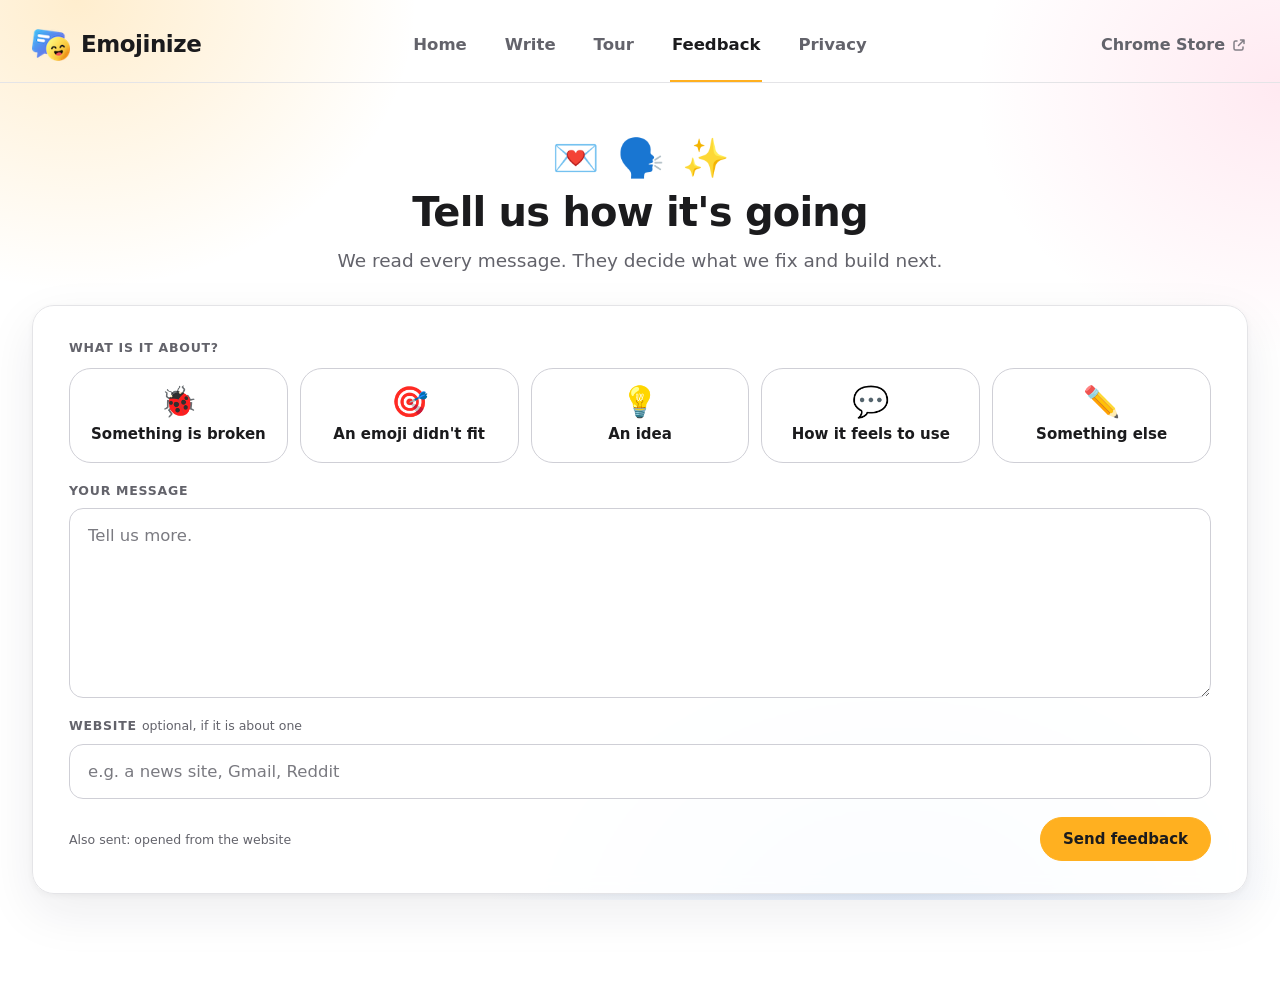
==== commit c40f86d9: "Large instead of extra large, and page intros on one line From 1,100px the page goes up to 1,360px i" ====
--- a/feedback/index.html
+++ b/feedback/index.html
@@ -26,7 +26,7 @@
 </head>
 <body>
   <header class="snav" data-emojinize="ui">
-    <a class="slogo" href="/"><img src="/assets/icons/mark40.png" srcset="/assets/icons/mark40.png 48w, /assets/icons/mark60.png 72w, /assets/icons/mark80.png 96w, /assets/icons/mark120.png 144w" sizes="(min-width: 1100px) 48px, 29px" width="29" height="24" alt="">Emojinize</a>
+    <a class="slogo" href="/"><img src="/assets/icons/mark40.png" srcset="/assets/icons/mark40.png 48w, /assets/icons/mark60.png 72w, /assets/icons/mark80.png 96w, /assets/icons/mark120.png 144w" sizes="(min-width: 1100px) 38px, 29px" width="29" height="24" alt="">Emojinize</a>
     <nav class="links" aria-label="Site">
       <a href="/">Home</a>
       <a href="/write/">Write</a>
--- a/assets/site.css
+++ b/assets/site.css
@@ -340,9 +340,13 @@
   align-items: center;
   gap: 12px;
   width: 100%;
-  max-width: 680px;
   margin-inline: auto;
   text-align: center;
+}
+
+.whead .lede {
+  max-width: none;
+  text-wrap: balance;
 }
 
 /* The tour's three emoji, each bobbing on its own beat. */
@@ -1497,14 +1501,15 @@
 }
 
 /* ---------- wide screens: the layout chosen on 2026-11-03 ----------
-   From 1,100px: a page up to 1,440px with type about 20% bigger, an extra
-   large top bar lined up with the page's edges, and the writer, the feedback
-   form and the policy across the page. Below that the top bar would not fit
-   on one row, so narrower windows keep the sizes above. */
+   From 1,100px: a page up to 1,360px with type about 15% bigger, a large
+   top bar lined up with the page's edges, and the writer, the feedback form
+   and the policy across the page ("Large" page and top bar in the size
+   explorer, after the first, bigger version). Narrower windows keep the
+   sizes above. */
 
 @media (min-width: 1100px) {
   :root {
-    --pgw: 1440px;
+    --pgw: 1360px;
     --gut: 32px;
   }
 
@@ -1513,70 +1518,66 @@
   }
 
   .snav {
-    column-gap: 28px;
-    padding: 22px calc(max(0px, (100% - var(--pgw)) / 2) + var(--gut)) 0;
+    column-gap: 24px;
+    padding: 20px calc(max(0px, (100% - var(--pgw)) / 2) + var(--gut)) 0;
   }
 
   .slogo {
-    gap: 13px;
-    padding-bottom: 22px;
-    font-size: 27px;
+    gap: 11px;
+    padding-bottom: 21px;
+    font-size: 23px;
   }
 
   .slogo img {
-    width: 48px;
-    height: 40px;
+    width: 38px;
+    height: 32px;
   }
 
   .links a {
-    margin: 0 21px;
-    padding: 14px 2px 28px;
-    font-size: 18px;
-  }
-
-  .links a[aria-current="page"] {
-    box-shadow: inset 0 -3px 0 var(--accent);
+    margin: 0 17px;
+    padding: 12px 2px 24px;
+    font-size: 16.5px;
   }
 
   .storelink {
-    gap: 8px;
-    padding-bottom: 29px;
-    font-size: 17px;
+    gap: 7px;
+    padding-bottom: 24px;
+    font-size: 16px;
   }
 
   .storelink svg {
-    width: 15px;
-    height: 15px;
+    width: 14px;
+    height: 14px;
   }
 
   .pg {
     max-width: var(--pgw);
-    padding-block: 64px 96px;
+    padding-block: 56px 88px;
     padding-left: max(var(--gut), env(safe-area-inset-left, 0px));
     padding-right: max(var(--gut), env(safe-area-inset-right, 0px));
-    gap: 32px;
+    gap: 30px;
   }
 
   .disp {
-    font-size: 60px;
+    font-size: 54px;
   }
 
   .disp.sm {
-    font-size: 44px;
+    font-size: 40px;
   }
 
   .lede {
     max-width: 60ch;
-    font-size: 19.5px;
+    font-size: 18.5px;
   }
 
   .scard {
-    padding: 34px 38px;
+    padding: 32px 36px;
   }
 
   .deco {
     gap: 18px;
-    font-size: 40px;
+    font-size: 38px;
   }
 
   .cap {
@@ -1584,7 +1585,7 @@
   }
 
   .note {
-    font-size: 14.5px;
+    font-size: 14px;
   }
 
   .label {
@@ -1592,52 +1593,52 @@
   }
 
   .sbtn {
-    min-height: 46px;
+    min-height: 44px;
     padding: 0 22px;
-    font-size: 15.5px;
+    font-size: 15px;
   }
 
   .sbtn.lg {
-    min-height: 58px;
+    min-height: 54px;
     padding: 0 30px;
-    font-size: 17.5px;
+    font-size: 17px;
   }
 
   .sbtn.sm {
-    min-height: 36px;
+    min-height: 35px;
     padding: 0 15px;
-    font-size: 14px;
+    font-size: 13.5px;
   }
 
   .seg button {
     padding: 8px 14px;
-    font-size: 13.5px;
+    font-size: 13px;
   }
 
   .demo-body p.an,
   .story p.an {
-    font-size: 19px;
+    font-size: 18px;
   }
 
   .story-t {
-    font-size: 28px;
+    font-size: 26px;
   }
 
   .field {
     padding: 14px 18px;
-    font-size: 17px;
+    font-size: 16.5px;
   }
 
   .result {
-    font-size: 20px;
+    font-size: 19px;
   }
 
   .tile {
-    font-size: 15.5px;
+    font-size: 15px;
   }
 
   .tile .e {
-    font-size: 34px;
+    font-size: 32px;
   }
 
   .rail button {
@@ -1652,7 +1653,7 @@
 
   .pg-write .field,
   .pg-write .result {
-    min-height: 300px;
+    min-height: 280px;
   }
 
   /* Feedback: the form across the page, the five topics on one row. */
@@ -1667,15 +1668,15 @@
 
   .ftiles .tile {
     padding: 18px 12px;
-    font-size: 15.5px;
+    font-size: 15px;
   }
 
   .ftiles .tile .e {
-    font-size: 32px;
+    font-size: 30px;
   }
 
   #msg {
-    min-height: 200px;
+    min-height: 190px;
   }
 
   /* Privacy: the policy in two columns. */
@@ -1696,16 +1697,16 @@
   }
 
   .policy h2 {
-    font-size: 24px;
+    font-size: 23px;
   }
 
   /* The tour as the extension runs it, at the preview's sizes. */
   html[data-emojinize-tour="host"] #step .copy h1 {
-    font-size: 44px;
+    font-size: 40px;
   }
 
   html[data-emojinize-tour="host"] #step .copy p {
-    font-size: 19.5px;
+    font-size: 18.5px;
   }
 }
 
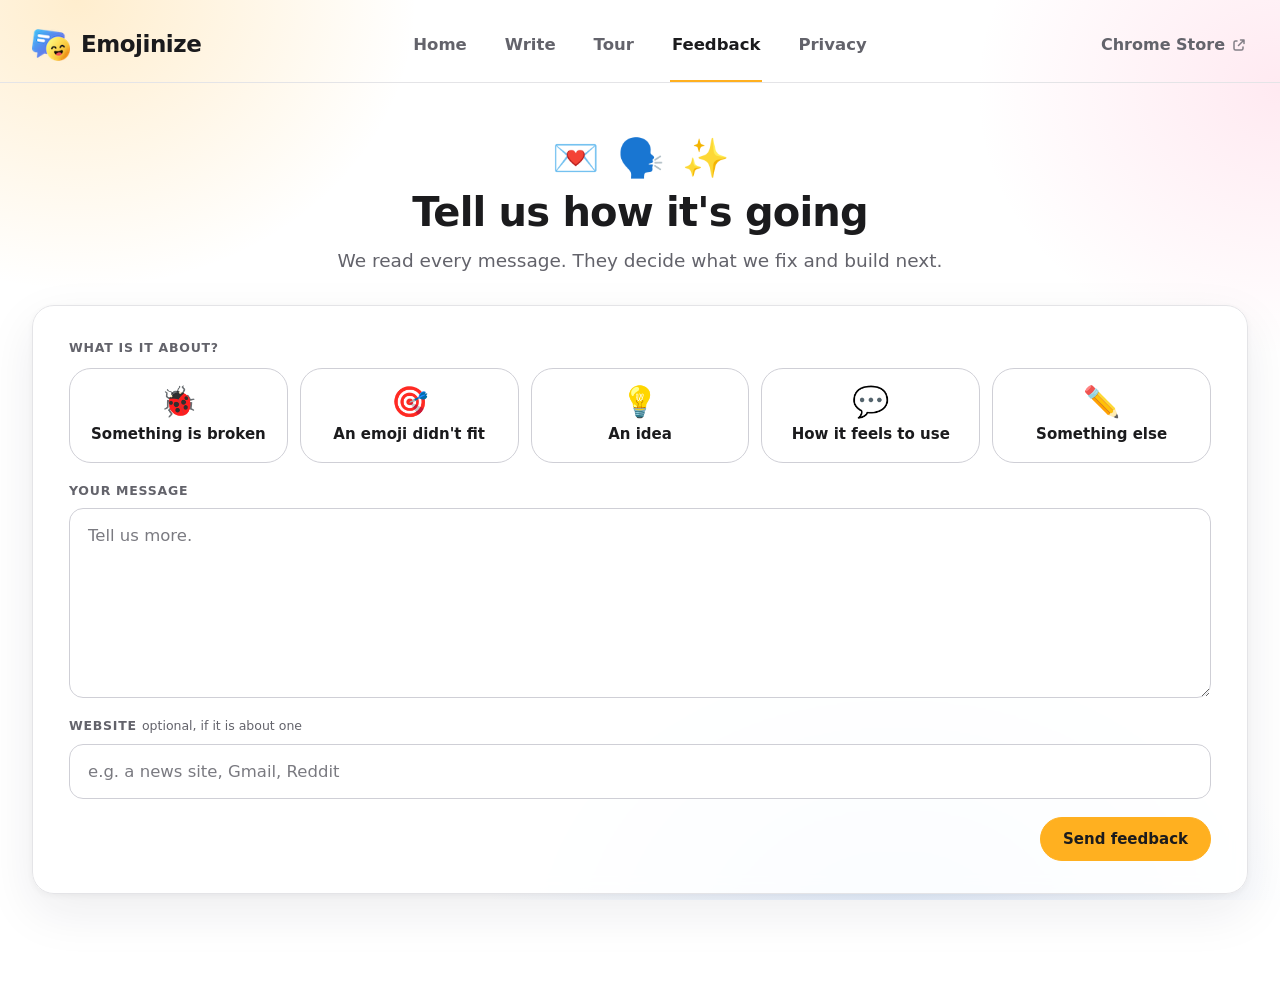
==== commit b87c27bf: "Bigger emojis that fit their words, and no "Also sent" line Emojinized text is 19px where it was 18p" ====
--- a/feedback/index.html
+++ b/feedback/index.html
@@ -71,7 +71,6 @@
       </div>
       <div id="turnstile"></div>
       <div class="wrow">
-        <span class="also" id="also">Also sent: opened from the website</span>
         <button class="sbtn primary" id="send" type="submit">Send feedback</button>
       </div>
       <p class="note" id="fb-status" role="status" aria-live="polite"></p>
--- a/assets/site.css
+++ b/assets/site.css
@@ -35,6 +35,9 @@
   --hl: rgba(255, 176, 64, 0.22);
   --hl-hover: rgba(255, 176, 64, 0.42);
   --sel: rgba(96, 165, 250, 0.3);
+  /* The emojis over emojinized words, as a share of the words' size; site.js
+     fit() reads it too. Chosen in the size explorer: 115%. */
+  --glyph-size: 1.15;
   --glow-amber: rgba(255, 176, 32, 0.22);
   --glow-pink: rgba(255, 122, 168, 0.16);
   --glow-sky: rgba(96, 165, 250, 0.16);
@@ -527,9 +530,15 @@
   --mark: var(--hl);
 }
 
+/* While site.js fit() sizes the rows: a new size shows at once. */
+.an.refit .g {
+  transition: none !important;
+}
+
+/* --dx: how far site.js fit() slid the row off its words' centre. */
 .an .g {
   position: absolute;
-  left: 50%;
+  left: calc(50% + var(--dx, 0px));
   font-family: var(--emoji);
   font-style: normal;
   font-weight: 400;
@@ -539,15 +548,17 @@
   pointer-events: none;
 }
 
+/* Room above each line: the words' box (1.2em), the row of emojis, and
+   0.38em of air between the row and the line above. */
 .an[data-mode="ontop"] {
-  line-height: 2.4;
+  line-height: max(2.4em, calc(1.62em + var(--glyph-size) * 1em));
 }
 
 /* --fit: the size site.js fit() gives the rows of a line, so neighbours keep
    apart; drawn smaller about the row's foot. */
 .an[data-mode="ontop"] .g {
   bottom: calc(100% + 0.04em);
-  font-size: 0.78em;
+  font-size: calc(var(--glyph-size) * 1em);
   transform: translate(-50%, 0) scale(var(--fit, 1));
   transform-origin: 50% 100%;
 }
@@ -580,11 +591,12 @@
   transition-delay: 0s;
 }
 
-/* A glyph wider than its words is drawn smaller (--fit), so it covers them
-   and not their neighbours. */
+/* Over the words at the emojis' size, between 1em and 1.25em; a glyph wider
+   than its words is drawn smaller (--fit), so it covers them and not their
+   neighbours (in [data-room], the box is padded to fit it). */
 .an[data-mode="toggle"] .g {
   top: 50%;
-  font-size: 1em;
+  font-size: clamp(1em, var(--glyph-size) * 1em, 1.25em);
   opacity: 0;
   transform: translate(-50%, -50%) scale(var(--fit, 1));
 }
@@ -673,11 +685,11 @@
 }
 
 .demo-body p.an {
-  font-size: 16.5px;
+  font-size: 17.5px;
 }
 
 .story-t {
-  font: var(--dw) 23px/1.2 var(--body);
+  font: var(--dw) 24px/1.2 var(--body);
   letter-spacing: var(--dls);
 }
 
@@ -734,7 +746,7 @@
 .result {
   min-height: 160px;
   padding: 4px 2px;
-  font-size: 17.5px;
+  font-size: 18.5px;
   white-space: pre-wrap;
 }
 
@@ -949,7 +961,7 @@
 }
 
 .story p.an {
-  font-size: 15.5px;
+  font-size: 16.5px;
 }
 
 .sel {
@@ -1055,10 +1067,9 @@
   font-size: 24px;
 }
 
-.also {
-  margin-right: auto;
-  color: var(--muted);
-  font-size: 12.5px;
+/* Send, on the right. */
+.fcard .wrow {
+  justify-content: flex-end;
 }
 
 .thanks {
@@ -1617,11 +1628,11 @@
 
   .demo-body p.an,
   .story p.an {
-    font-size: 18px;
+    font-size: 19px;
   }
 
   .story-t {
-    font-size: 26px;
+    font-size: 27.5px;
   }
 
   .field {
@@ -1630,7 +1641,7 @@
   }
 
   .result {
-    font-size: 19px;
+    font-size: 20px;
   }
 
   .tile {
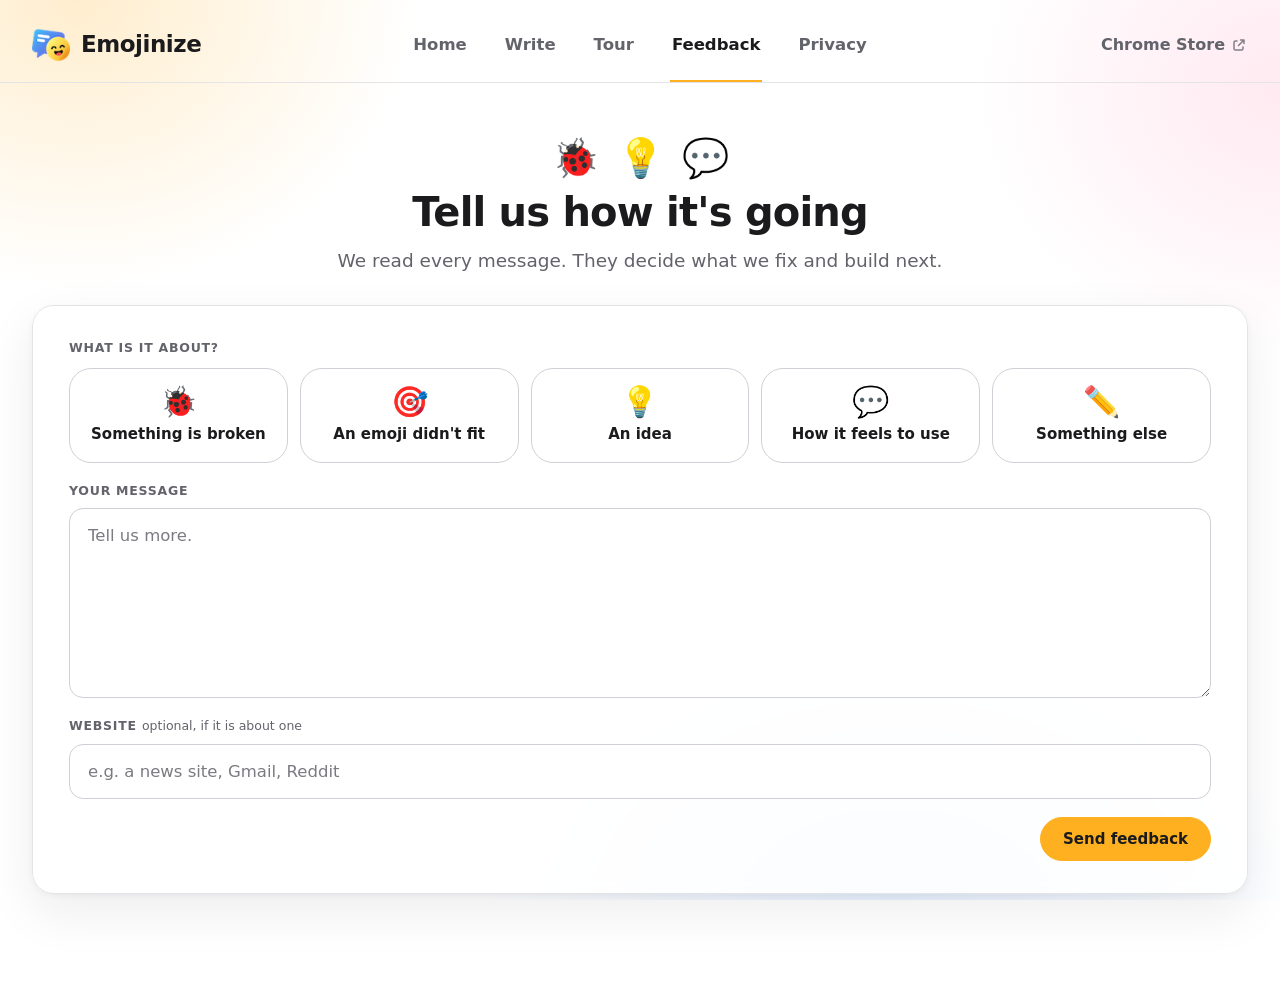
==== commit 8fe3d8ad: "Give every title its own emoji row Rows now say what each page or tour step does, no two pages share" ====
--- a/feedback/index.html
+++ b/feedback/index.html
@@ -39,7 +39,7 @@
 
   <main class="pg pg-feedback" data-emojinize="ui">
     <div class="whead">
-      <div class="deco" aria-hidden="true"><span>💌</span><span>🗣️</span><span>✨</span></div>
+      <div class="deco" aria-hidden="true"><span>🐞</span><span>💡</span><span>💬</span></div>
       <h1 class="disp sm" id="fb-title">Tell us how it's going</h1>
       <p class="lede" id="fb-lede">We read every message. They decide what we fix and build next.</p>
     </div>
@@ -77,7 +77,7 @@
     </form>
 
     <section class="scard thanks" id="thanks" hidden aria-labelledby="thanks-h">
-      <div class="deco" aria-hidden="true"><span>🫶</span><span>💌</span><span>✨</span></div>
+      <div class="deco" aria-hidden="true"><span>🫶</span><span>💌</span><span>🙏</span></div>
       <h2 class="disp sm" id="thanks-h" tabindex="-1">Thank you</h2>
       <p class="lede">Your message reached us. We read every one.</p>
       <a class="sbtn" href="/">Back to Home</a>
--- a/assets/site.css
+++ b/assets/site.css
@@ -530,13 +530,21 @@
   --mark: var(--hl);
 }
 
-/* While site.js fit() sizes the rows: a new size shows at once. */
-.an.refit .g {
+/* While site.js fit() sizes the rows: a new size shows at once. Not while a
+   carousel language's emojis are landing (carousel.js .lc-landing): taking
+   their transitions off cancels the ones still waiting, and every emoji not
+   yet landed showed at once (a font arriving late on a first visit). */
+.an.refit:not(.lc-landing .an) .g {
   transition: none !important;
 }
 
-/* --dx: how far site.js fit() slid the row off its words' centre. */
+/* --dx: how far site.js fit() slid the row off its words' centre.
+   A row of emojis is always laid out left to right, as the model wrote it:
+   inside right-to-left text (Arabic) it would otherwise come out reversed,
+   and 🥶➡️🔥😊 ("warmed up") would read 😊🔥➡️🥶. */
 .an .g {
+  direction: ltr;
+  unicode-bidi: isolate;
   position: absolute;
   left: calc(50% + var(--dx, 0px));
   font-family: var(--emoji);
@@ -676,6 +684,168 @@
 
 .demo-head .label {
   margin-right: auto;
+}
+
+/* Home's sample in six languages (carousel.js): the language tabs, then one
+   layer per language, stacked in one cell so the card keeps the height of
+   the longest and the page never jumps. Without JavaScript, only English. */
+.lc-bar {
+  container-type: inline-size;
+  display: flex;
+  align-items: center;
+  gap: 8px;
+}
+
+.lc-tabs {
+  flex: 1;
+  min-width: 0;
+  display: flex;
+  gap: 2px;
+  padding: 3px;
+  border-radius: var(--r-btn);
+  background: var(--sunken);
+}
+
+.lc-tabs button {
+  position: relative;
+  flex: auto;
+  padding: 7px 10px;
+  border: 0;
+  border-radius: var(--r-btn);
+  background: none;
+  color: var(--muted);
+  font-weight: 550;
+  font-size: 13px;
+  line-height: 1.1;
+  white-space: nowrap;
+  cursor: pointer;
+}
+
+.lc-tabs button:hover {
+  color: var(--fg);
+}
+
+.lc-tabs button[aria-selected="true"] {
+  background: var(--seg-on);
+  color: var(--fg);
+  box-shadow: 0 1px 2px rgba(0, 0, 0, 0.14);
+}
+
+/* The active tab fills like a timer while the languages rotate. */
+.lc-fill {
+  position: absolute;
+  left: 12px;
+  right: 12px;
+  bottom: 3px;
+  height: 2px;
+  border-radius: 2px;
+  background: var(--accent);
+  transform: scaleX(0);
+  transform-origin: left;
+}
+
+.lc.lc-run [aria-selected="true"] .lc-fill {
+  animation: lc-fill var(--lc-dur) linear forwards;
+}
+
+@keyframes lc-fill {
+  to {
+    transform: scaleX(1);
+  }
+}
+
+/* Where the six don't fit on one row (phones, and the hero's narrow column
+   from 760 to 1,100px): two rows of three. */
+@container (max-width: 480px) {
+  .lc-tabs {
+    display: grid;
+    grid-template-columns: repeat(3, minmax(0, 1fr));
+    border-radius: 16px;
+  }
+
+  .lc-tabs button {
+    padding-inline: 4px;
+  }
+}
+
+.lc-pause {
+  flex: none;
+  display: inline-grid;
+  place-items: center;
+  width: 32px;
+  height: 32px;
+  padding: 0;
+  border: 1px solid var(--border);
+  border-radius: var(--r-btn);
+  background: var(--bg);
+  color: var(--muted);
+  cursor: pointer;
+}
+
+.lc-pause:hover {
+  border-color: var(--edge);
+  color: var(--fg);
+}
+
+.lc-i-play,
+.lc.lc-held .lc-i-pause {
+  display: none;
+}
+
+.lc.lc-held .lc-i-play {
+  display: block;
+}
+
+html:not(.js) .lc-bar,
+html:not(.js) .lc-layer:not(:first-child) {
+  display: none;
+}
+
+/* Room between the tabs and the emojis over the title's words. */
+.lc-stage {
+  display: grid;
+  margin-top: 16px;
+}
+
+.lc-layer {
+  grid-area: 1 / 1;
+  min-width: 0;
+  display: flex;
+  flex-direction: column;
+  gap: 14px;
+}
+
+/* Hidden layers keep their layout (site.js fits their rows, carousel.js
+   orders them). The next one fades in a beat after the last fades out. */
+.js .lc-layer {
+  transition: opacity 0.32s ease, visibility 0s linear 0.32s;
+}
+
+.js .lc-layer:not(.lc-cur) {
+  opacity: 0;
+  visibility: hidden;
+}
+
+.js .lc-layer.lc-cur {
+  transition: opacity 0.32s ease 0.12s, visibility 0s;
+}
+
+.lc-layer[lang="ar"] .story-t,
+.lc-layer[lang="hi"] .story-t {
+  letter-spacing: 0;
+}
+
+/* Each emoji lands --lc-per after the one before it, with no cap, in the
+   order carousel.js gives (--i). */
+.js .lc .an .w,
+.js .lc .an[data-mode="ontop"] .g {
+  transition-delay: calc(var(--i, 0) * var(--lc-per, 70ms));
+}
+
+.lc-snap,
+.lc-snap * {
+  transition: none !important;
+  animation: none !important;
 }
 
 .demo-body {
@@ -1626,6 +1796,11 @@
     font-size: 13px;
   }
 
+  .lc-tabs button {
+    padding-block: 8px;
+    font-size: 13.5px;
+  }
+
   .demo-body p.an,
   .story p.an {
     font-size: 19px;
